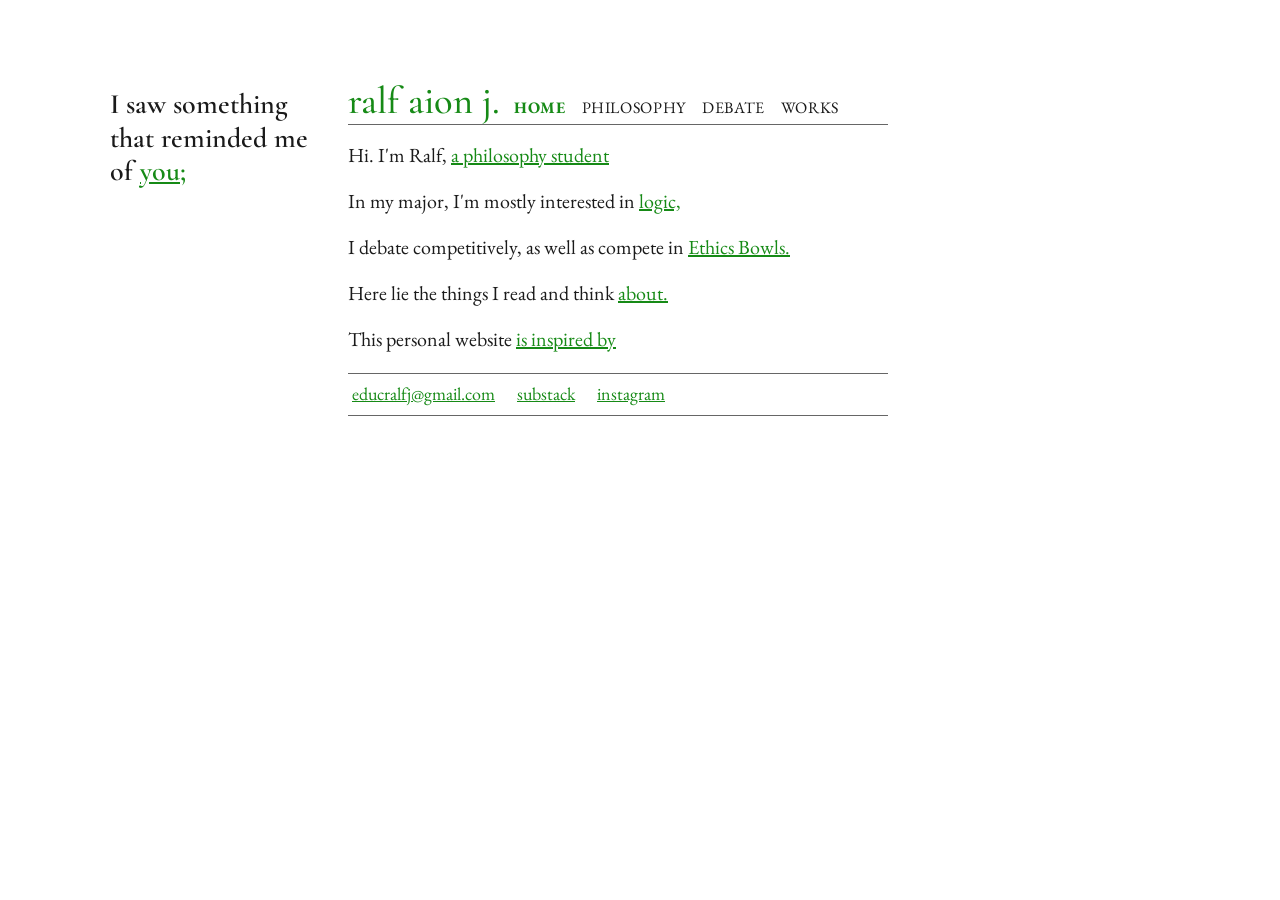
==== index.html @ 419271e4 "update new main text" ====
<!DOCTYPE html>
<html lang="en">
<head>
  <meta charset="UTF-8">
  <meta name="viewport" content="width=device-width, initial-scale=1.0">
  <title>ralf aion j.</title>
  <meta name="description" content="Philosophy student at UP Diliman. Logic, epistemology, philosophy of law, and sociopolitical philosophy.">
  <meta property="og:title" content="ralf aion j.">
  <meta property="og:description" content="Philosophy student at UP Diliman.">
  <meta property="og:type" content="website">
  <meta property="og:url" content="https://aionn27.github.io/">
  <link rel="preconnect" href="https://fonts.googleapis.com">
  <link rel="preconnect" href="https://fonts.gstatic.com" crossorigin>
  <link href="https://fonts.googleapis.com/css2?family=Cormorant+Garamond:ital,wght@0,400;0,500;0,600;1,400&family=EB+Garamond:ital,wght@0,400..800;1,400..800&display=swap" rel="stylesheet">
  <link rel="stylesheet" href="styles.css">
  <link rel="icon" type="image/svg+xml" href="favicon.svg">
</head>
<body>
  <div class="page">

    <aside class="side">
  <p class="chain" data-reveal="reflection-image">I saw something that reminded me of <span class="step">you;</span> <span class="step">nothing big</span> <span class="step">or significant</span> <span class="step">but there are always</span> <span class="step">these little pieces</span> <span class="step">of you</span> <span class="step">wherever I go.</span> <span class="step">I don't know what to feel</span> <span class="step">about it</span> <span class="step">because</span> <span class="step">seeing them feels</span> <span class="step">as sweet</span> <span class="step">as it is</span> <span class="step">haunting.</span> <span class="step">That's an unecessarily</span> <span class="step">long way</span> <span class="step">to call it</span> <span class="step">bittersweet.</span> <span class="step">It's</span> <span class="step">novermber,</span> <span class="step">and I</span> <span class="step">miss you.</span> <span class="step">More</span> <span class="step">than</span> <span class="step">I</span> <span class="step">ever</span> <span class="step">should.</span></p>
</aside>

    <main class="main">
      <header class="masthead">
        <h1><a href="index.html">ralf aion j.</a></h1>
        <nav>
          <a href="index.html" class="nav-active">Home</a>
          <a href="philosophy.html">Philosophy</a>
          <a href="debate.html">Debate</a>
          <a href="works.html">Works</a>
        </nav>
      </header>

<p class="chain">Hi. I'm Ralf, <span class="step"> a philosophy student</span> <span class="step">who is currently studying</span> <span class="step">at UP Diliman. </span><span class="step">If you want</span> <span class="step">to study</span> <span class="step">philosophy in college,</span> <span class="step">I highly recommend doing it <a href="https://philosophy.upd.edu.ph/" target="_blank" rel="noopener">here.</a>

<p class="chain">In my major, I'm mostly interested in <span class="step">logic,</span> <span class="step">epistemology,</span> <span class="step">philosophy of law,</span> <span class="step">and sociopolitical philosophy.</span></p>
      <p>I debate competitively, as well as compete in <a href="#" class="expand">Ethics Bowls.</a><span class="expansion"> I'm just starting out at both, and I suck right now. But it's a learning experience.</span></p>

<p class="chain">Here lie the things I read and think <span class="step">about.</span> <span class="step">And I think a lot.</span> <span class="step">About you.</span> <span class="step">Still.</span> <span class="step">And if</span> <span class="step">it's really you</span> <span class="step">right here,</span> <span class="step">right now,</span> <span class="step">then I'm glad</span> <span class="step">that it's you.</span> <span class="step">I still think about you,</span> <span class="step">and maybe I</span> <span class="step">created this just to</span> <span class="step">reach you</span> <span class="step">in some way.</span> <span class="step">I hope</span> <span class="step">you're doing well,</span> <span class="step">and I hope well means</span> <span class="step">way better than me.</span></p>
<p class="chain">This personal website <span class="step">is inspired by</span> <span class="step">the interactive poetry thing</span> <span class="step">taught to us back in gr11</span> <span class="step">and a certain legendary debater's</span> <span class="step">very own.</span></p>

      <div class="links">
        <a href="mailto:educralfj@gmail.com">educralfj@gmail.com</a>
        <a href="https://YOURNAME.substack.com">substack</a>
        <a href="https://instagram.com/raaalf.j">instagram</a>
      </div>
    </main>
  <figure class="side-image" id="reflection-image">
    <img src="assets/reflection.jpg.jfif" alt="Describe the picture here">
  </figure>
  </div>
  <script src="script.js"></script>
</body>
</html>
---- styles.css ----
:root {
  --green: #168a16;
  --gray: #8a8a8a;
  --ink: #1a1a1a;
  --rule: #666;
}

* { box-sizing: border-box; }

body {
  margin: 0;
  background: #fff;
  color: var(--ink);
  font-family: "EB Garamond", Georgia, serif;
  font-size: 20px;
  line-height: 1.6;
}

a { color: var(--green); }

/* Page layout: sidebar on the left, main column on the right */
.page {
  display: grid;
  grid-template-columns: 210px minmax(0, 540px);
  column-gap: 28px;
  max-width: 820px;
  margin: 80px auto;
  padding: 0 20px;
}

.side {
  grid-column: 1;
  grid-row: 1;
  align-self: start;
  padding-top: 8px;
  font-family: "Cormorant Garamond", Georgia, serif;
  font-weight: 600;
  font-size: 28px;
  line-height: 1.2;
}

.side p { margin: 0; }

.side .expansion.block {
  font-family: "EB Garamond", Georgia, serif;
  font-weight: 400;
  font-size: 18px;
  line-height: 1.5;
  margin-top: 10px;
}

.main {
  grid-column: 2;
  grid-row: 1;
}

/* Title and nav on one line */
.masthead {
  display: flex;
  flex-wrap: wrap;
  align-items: baseline;
  column-gap: 14px;
  border-bottom: 1px solid var(--rule);
  padding-bottom: 2px;
  margin-bottom: 14px;
}

.masthead h1 {
  margin: 0;
  font-family: "Cormorant Garamond", Georgia, serif;
  font-weight: 500;
  font-size: 2.4rem;
  line-height: 1.1;
}

.masthead h1 a {
  color: var(--green);
  text-decoration: none;
}

nav a {
  color: var(--ink);
  text-decoration: none;
  text-transform: uppercase;
  letter-spacing: 0.04em;
  font-size: 16px;
  margin-right: 12px;
}

nav a:hover { color: var(--green); }

nav a.nav-active {
  color: var(--green);
  font-weight: 700;
}

.main p { margin: 0 0 14px 0; }
.main ul { margin: 0 0 14px 0; padding-left: 22px; }

/* Expandable text */
.expand { cursor: pointer; }

.expand.opened { text-decoration: none; }

.expansion {
  display: none;
  color: var(--gray);
}

.expansion.open {
  display: inline;
  animation: unfold 0.5s ease;
}

.expansion.block.open { display: block; }

@keyframes unfold {
  from { opacity: 0; }
  to   { opacity: 1; }
}

/* Bottom links */
.links {
  border-top: 1px solid var(--rule);
  border-bottom: 1px solid var(--rule);
  padding: 6px 4px;
  margin-top: 18px;
  font-size: 18px;
}

.links a { margin-right: 18px; }

/* Phones and small screens */
@media (max-width: 800px) {
  .page {
    grid-template-columns: 1fr;
    margin: 36px auto;
  }
  .side {
    grid-column: 1;
    grid-row: 1;
    font-size: 24px;
    margin-bottom: 24px;
  }
  .main {
    grid-column: 1;
    grid-row: 2;
  }
}
/* Step-by-step chains */
.step { display: none; }

.step.shown { display: inline; }

.step.shown:not(.lead) { animation: unfold 0.5s ease; }

.step.active {
  color: var(--green);
  text-decoration: underline;
  cursor: pointer;
}

.step.done { color: var(--gray); }

.step.lead.done {
  color: var(--green);
  text-decoration: none;
}
/* Black text once expanded */
.expansion,
.expand.opened,
.step.done,
.step.lead.done {
  color: var(--ink);
}
/* Picture on the right */
.page {
  grid-template-columns: 210px minmax(0, 540px) 240px;
  max-width: 1100px;
}

.side-image {
  grid-column: 3;
  grid-row: 1;
  align-self: start;
  display: none;
  margin: 8px 0 0 0;
}

.side-image.show {
  display: block;
  animation: unfold 0.8s ease;
}

.side-image img {
  display: block;
  width: 100%;
  height: auto;
}

/* Medium screens: the picture goes under the main text */
@media (max-width: 1100px) {
  .page {
    grid-template-columns: 210px minmax(0, 540px);
    max-width: 820px;
  }
  .side-image {
    grid-column: 2;
    grid-row: 2;
    margin-top: 24px;
  }
}

/* Phones: everything stacks */
@media (max-width: 800px) {
  .page {
    grid-template-columns: 1fr;
    margin: 36px auto;
  }
  .side  { grid-column: 1; grid-row: 1; }
  .main  { grid-column: 1; grid-row: 2; }
  .side-image { grid-column: 1; grid-row: 3; }
}
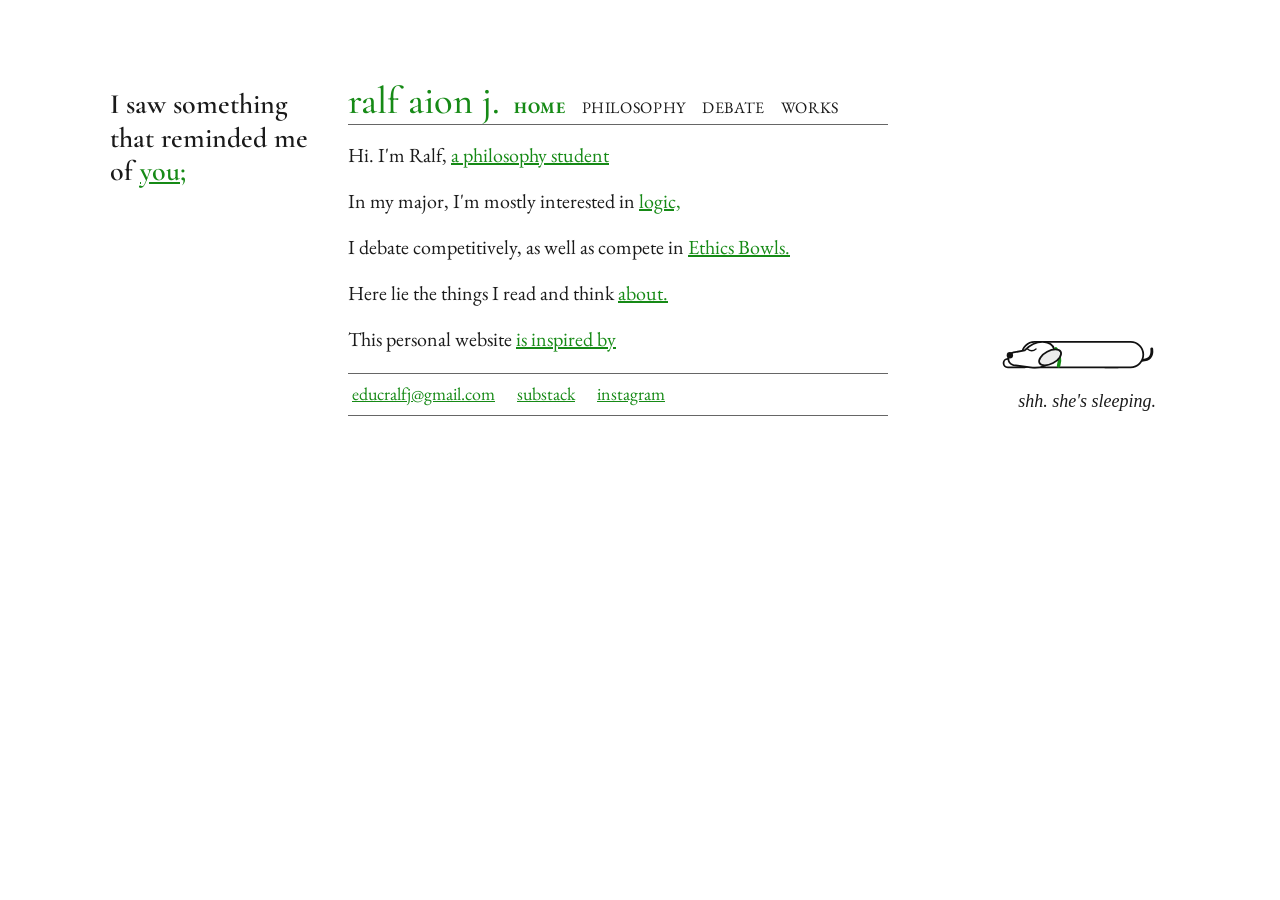
==== commit 986676bc: "update gobi" ====
--- a/index.html
+++ b/index.html
@@ -48,8 +48,56 @@
       </div>
     </main>
   <figure class="side-image" id="reflection-image">
-    <img src="assets/reflection.jpg.jfif" alt="Describe the picture here">
+    <img src="assets/reflection.jpg.jfif" alt="kira's sibling stuff toys">
   </figure>
+      <button class="dog" id="dog" type="button" aria-label="The sleeping dachshund">
+    <svg viewBox="0 0 340 140" aria-hidden="true">
+
+      <g class="sleep-pose">
+        <path d="M320 108 Q336 108 334 92" fill="none" stroke="#111" stroke-width="4" stroke-linecap="round"/>
+        <g fill="#fff" stroke="#111" stroke-width="2.5" stroke-linejoin="round">
+          <rect x="262" y="106" width="30" height="12" rx="6"/>
+          <rect x="124" y="106" width="36" height="12" rx="6"/>
+          <rect class="sleep-body" x="150" y="82" width="172" height="36" rx="18"/>
+          <g transform="translate(116 42)">
+            <path d="M70 41 C58 38 46 44 38 52 L22 55 C13 57 12 70 22 73 L46 76 C58 78 78 74 80 58 C81 49 77 43 70 41 Z"/>
+          </g>
+        </g>
+        <path d="M198 92 Q206 102 202 116" fill="none" stroke="#168a16" stroke-width="5" stroke-linecap="round"/>
+        <ellipse cx="190" cy="104" rx="9" ry="17" transform="rotate(62 190 104)" fill="#ececec" stroke="#111" stroke-width="2.5"/>
+        <path d="M158 92 Q164 97 170 92" fill="none" stroke="#111" stroke-width="2" stroke-linecap="round"/>
+        <circle cx="133" cy="101" r="4.5" fill="#111"/>
+        <g class="zzz" font-family="Georgia, serif" font-style="italic" fill="#111">
+          <text x="146" y="70" font-size="14">z</text>
+          <text x="158" y="54" font-size="18">z</text>
+          <text x="172" y="36" font-size="22">z</text>
+        </g>
+      </g>
+
+      <g class="awake-pose" transform="translate(100 0)">
+        <path class="tail" d="M196 68 Q214 64 220 38" fill="none" stroke="#111" stroke-width="4" stroke-linecap="round"/>
+        <g fill="#fff" stroke="#111" stroke-width="2.5" stroke-linejoin="round">
+          <rect x="160" y="88" width="13" height="30" rx="6"/>
+          <rect x="178" y="88" width="13" height="30" rx="6"/>
+          <g class="front-part">
+            <rect x="86" y="88" width="13" height="30" rx="6"/>
+            <rect x="104" y="88" width="13" height="30" rx="6"/>
+          </g>
+          <rect class="dog-body" x="72" y="60" width="126" height="38" rx="19"/>
+          <g class="front-part">
+            <path d="M70 41 C58 38 46 44 38 52 L22 55 C13 57 12 70 22 73 L46 76 C58 78 78 74 80 58 C81 49 77 43 70 41 Z"/>
+            <path d="M80 60 Q87 72 83 88" fill="none" stroke="#168a16" stroke-width="5" stroke-linecap="round"/>
+            <ellipse cx="74" cy="66" rx="9" ry="19" transform="rotate(8 74 66)" fill="#ececec"/>
+            <circle class="eye" cx="50" cy="52" r="5" fill="#fff" stroke-width="1.5"/>
+            <circle class="pupil" cx="50" cy="52" r="2.5" fill="#111" stroke="none"/>
+            <circle cx="17" cy="59" r="4.5" fill="#111" stroke="none"/>
+          </g>
+        </g>
+      </g>
+
+    </svg>
+    <span class="dog-line" id="dog-line">shh. she's sleeping.</span>
+  </button>
   </div>
   <script src="script.js"></script>
 </body>
--- a/styles.css
+++ b/styles.css
@@ -220,4 +220,107 @@
   .side  { grid-column: 1; grid-row: 1; }
   .main  { grid-column: 1; grid-row: 2; }
   .side-image { grid-column: 1; grid-row: 3; }
+}
+/* Dachshund */
+.dog {
+  grid-column: 3;
+  grid-row: 1;
+  align-self: end;
+  width: 100%;
+  background: none;
+  border: 0;
+  padding: 0;
+  font: inherit;
+  color: inherit;
+  cursor: pointer;
+}
+
+.dog svg {
+  display: block;
+  width: 100%;
+  height: auto;
+}
+
+.dog-line {
+  display: block;
+  min-height: 1.6em;
+  margin-top: 4px;
+  font-size: 18px;
+  font-style: italic;
+  text-align: right;
+}
+
+/* Which pose shows */
+.dog .awake-pose { display: none; }
+.dog.awake .awake-pose { display: inline; }
+.dog.awake .sleep-pose { display: none; }
+
+/* Sleeping: breathing and floating z's */
+.sleep-body {
+  transform-box: fill-box;
+  transform-origin: bottom center;
+  animation: breathe 3.2s ease-in-out infinite;
+}
+
+.zzz text {
+  opacity: 0;
+  animation: float-z 2.6s ease-in-out infinite;
+}
+.zzz text:nth-child(2) { animation-delay: 0.7s; }
+.zzz text:nth-child(3) { animation-delay: 1.4s; }
+
+@keyframes breathe {
+  0%, 100% { transform: scaleY(1); }
+  50%      { transform: scaleY(1.06); }
+}
+
+@keyframes float-z {
+  0%   { opacity: 0; transform: translate(0, 6px); }
+  40%  { opacity: 1; }
+  100% { opacity: 0; transform: translate(5px, -8px); }
+}
+
+/* Awake: tail wag and hop */
+.tail { transform-origin: 196px 68px; }
+
+.dog.awake:hover .tail,
+.dog.awake:focus-visible .tail,
+.dog.happy .tail {
+  animation: wag 0.28s ease-in-out infinite alternate;
+}
+
+.dog.happy svg { animation: hop 0.4s ease; }
+
+@keyframes wag {
+  from { transform: rotate(-14deg); }
+  to   { transform: rotate(14deg); }
+}
+
+@keyframes hop {
+  0%, 100% { transform: translateY(0); }
+  40%      { transform: translateY(-6px); }
+}
+
+@media (prefers-reduced-motion: reduce) {
+  .dog svg, .dog .tail, .sleep-body, .zzz text { animation: none !important; }
+  .zzz text { opacity: 1; }
+}
+
+/* Medium screens: the dog sits under the picture and text */
+@media (max-width: 1100px) {
+  .dog {
+    grid-column: 2;
+    grid-row: 3;
+    align-self: start;
+    max-width: 240px;
+    margin-top: 24px;
+  }
+}
+
+/* Phones */
+@media (max-width: 800px) {
+  .dog {
+    grid-column: 1;
+    grid-row: 4;
+  }
 }
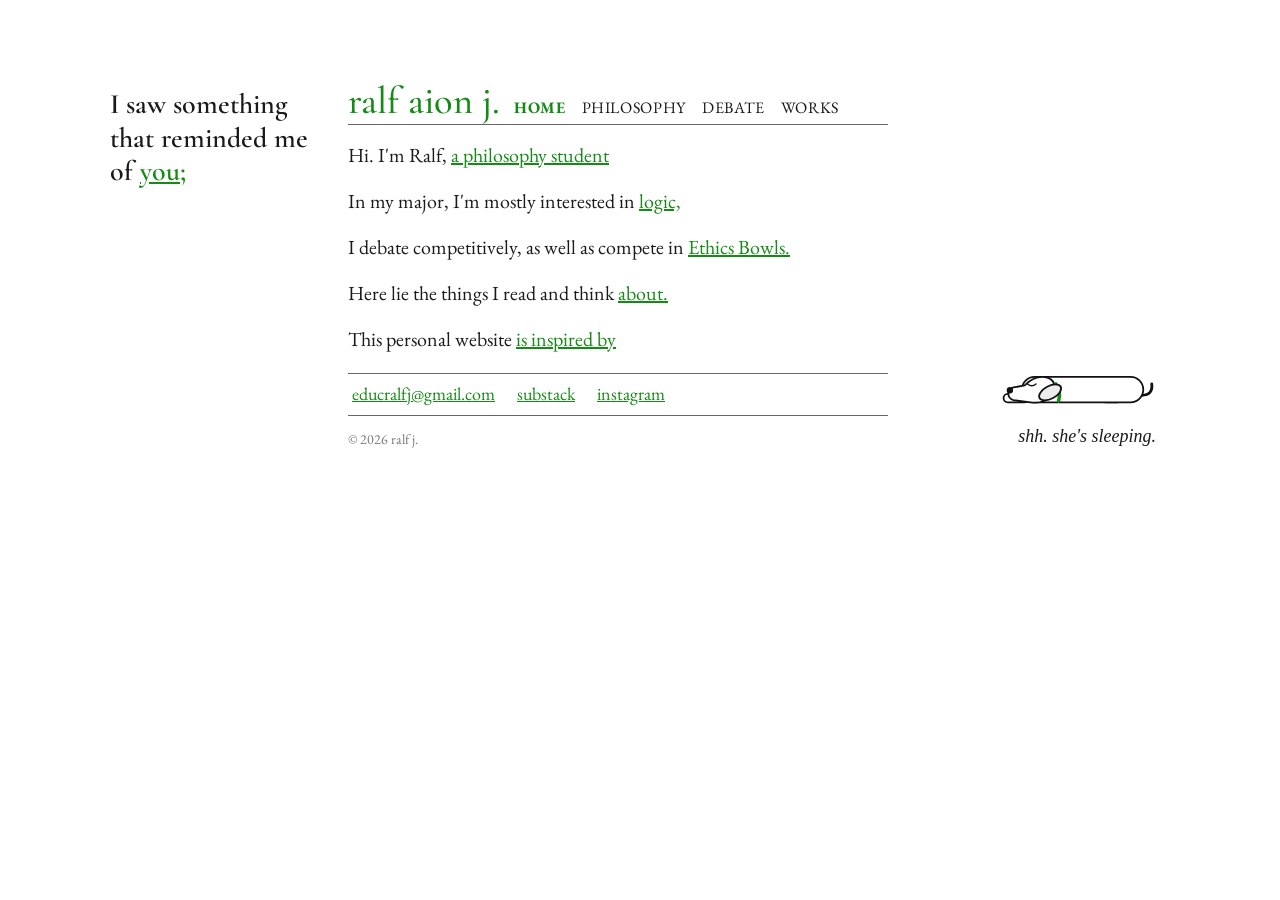
==== commit ac922b5f: "update design" ====
--- a/index.html
+++ b/index.html
@@ -19,7 +19,7 @@
   <div class="page">
 
     <aside class="side">
-  <p class="chain" data-reveal="reflection-image">I saw something that reminded me of <span class="step">you;</span> <span class="step">nothing big</span> <span class="step">or significant</span> <span class="step">but there are always</span> <span class="step">these little pieces</span> <span class="step">of you</span> <span class="step">wherever I go.</span> <span class="step">I don't know what to feel</span> <span class="step">about it</span> <span class="step">because</span> <span class="step">seeing them feels</span> <span class="step">as sweet</span> <span class="step">as it is</span> <span class="step">haunting.</span> <span class="step">That's an unecessarily</span> <span class="step">long way</span> <span class="step">to call it</span> <span class="step">bittersweet.</span> <span class="step">It's</span> <span class="step">novermber,</span> <span class="step">and I</span> <span class="step">miss you.</span> <span class="step">More</span> <span class="step">than</span> <span class="step">I</span> <span class="step">ever</span> <span class="step">should.</span></p>
+  <p class="chain" data-reveal="reflection-image">I saw something that reminded me of <span class="step">you;</span> <span class="step">nothing big</span> <span class="step">or significant</span> <span class="step">but there are always</span> <span class="step">these little pieces</span> <span class="step">of you</span> <span class="step">wherever I go.</span> <span class="step">I don't know what to feel</span> <span class="step">about it</span> <span class="step">because</span> <span class="step">seeing them feels</span> <span class="step">as sweet</span> <span class="step">as it is</span> <span class="step">haunting.</span> <span class="step">That's an unecessarily</span> <span class="step">long way</span> <span class="step">to call it</span> <span class="step">bittersweet.</span> <span class="step">It's</span> <span class="step">novermber,</span> <span class="step">and I</span> <span class="step">miss you.</span> <span class="step">More</span> <span class="step">than</span> <span class="step">I</span> <span class="step">probably</span> <span class="step">should.</span></p>
 </aside>
 
     <main class="main">
@@ -46,6 +46,7 @@
         <a href="https://YOURNAME.substack.com">substack</a>
         <a href="https://instagram.com/raaalf.j">instagram</a>
       </div>
+     <footer class="site-footer">© 2026 ralf j.</footer>
     </main>
   <figure class="side-image" id="reflection-image">
     <img src="assets/reflection.jpg.jfif" alt="kira's sibling stuff toys">
--- a/styles.css
+++ b/styles.css
@@ -323,4 +323,56 @@
     grid-column: 1;
     grid-row: 4;
   }
+}
+.site-footer {
+  font-size: 14px;
+  color: #777777;
+  margin-top: 12px;
+}
+/* Lilies */
+.lilies {
+  position: absolute;
+  top: 0;
+  left: 0;
+  width: 100%;
+  overflow: hidden;
+  pointer-events: none;
+  z-index: 0;
+}
+
+.lily {
+  position: absolute;
+  display: block;
+  will-change: transform;
+}
+
+.lily svg {
+  display: block;
+  width: 100%;
+  height: 100%;
+  opacity: 0;
+  transform: scale(0.2);
+  animation: bloom 1.4s ease-out forwards;
+  animation-delay: var(--d);
+}
+
+@keyframes bloom {
+  to {
+    opacity: var(--o);
+    transform: scale(1);
+  }
+}
+
+/* Keep your content above the flowers */
+.page {
+  position: relative;
+  z-index: 1;
+}
+
+@media (prefers-reduced-motion: reduce) {
+  .lily svg {
+    animation: none;
+    opacity: var(--o);
+    transform: none;
+  }
 }
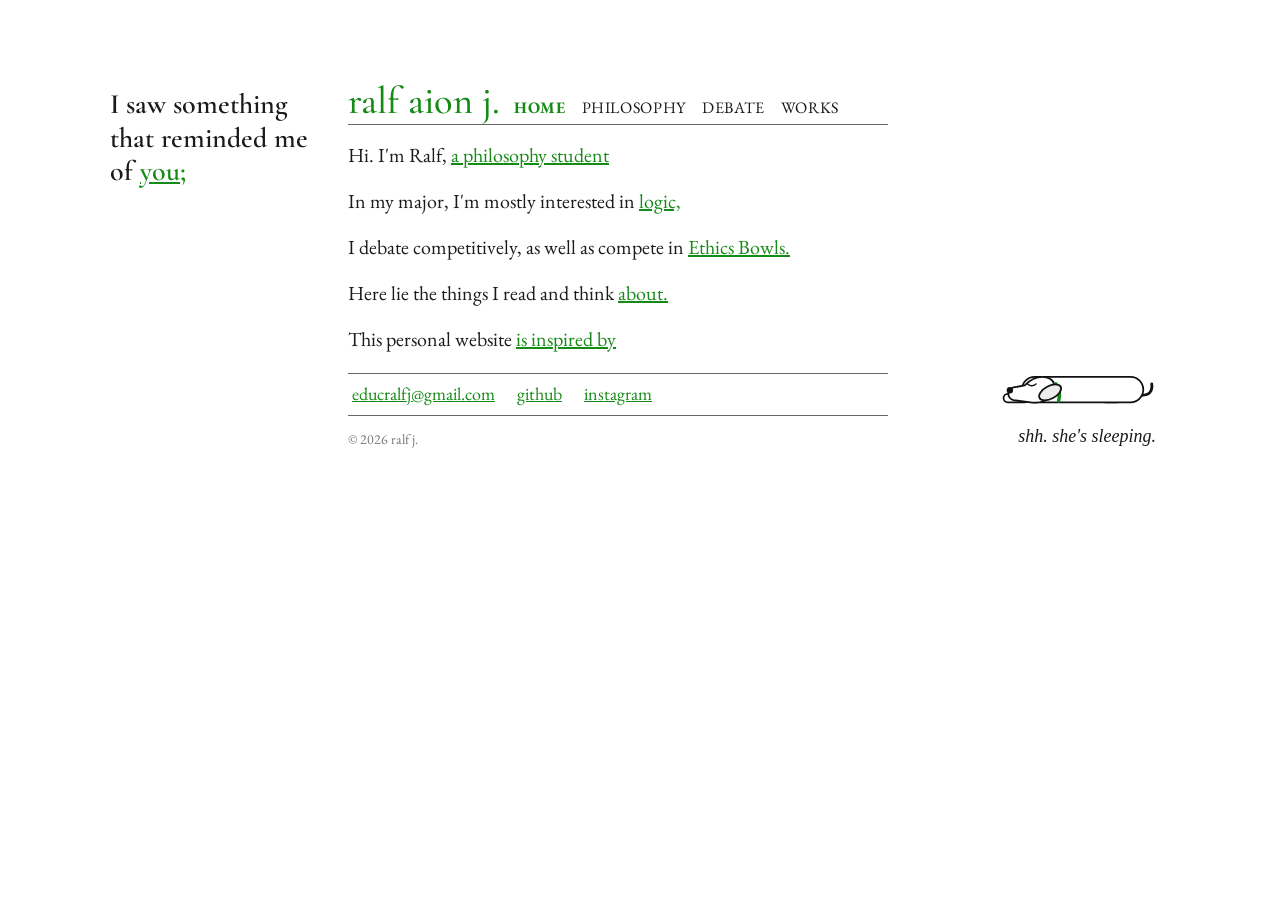
==== commit 93686063: "update link footer" ====
--- a/index.html
+++ b/index.html
@@ -43,7 +43,7 @@
 
       <div class="links">
         <a href="mailto:educralfj@gmail.com">educralfj@gmail.com</a>
-        <a href="https://YOURNAME.substack.com">substack</a>
+        <a href=https://github.com/aionn27>github</a>
         <a href="https://instagram.com/raaalf.j">instagram</a>
       </div>
      <footer class="site-footer">© 2026 ralf j.</footer>
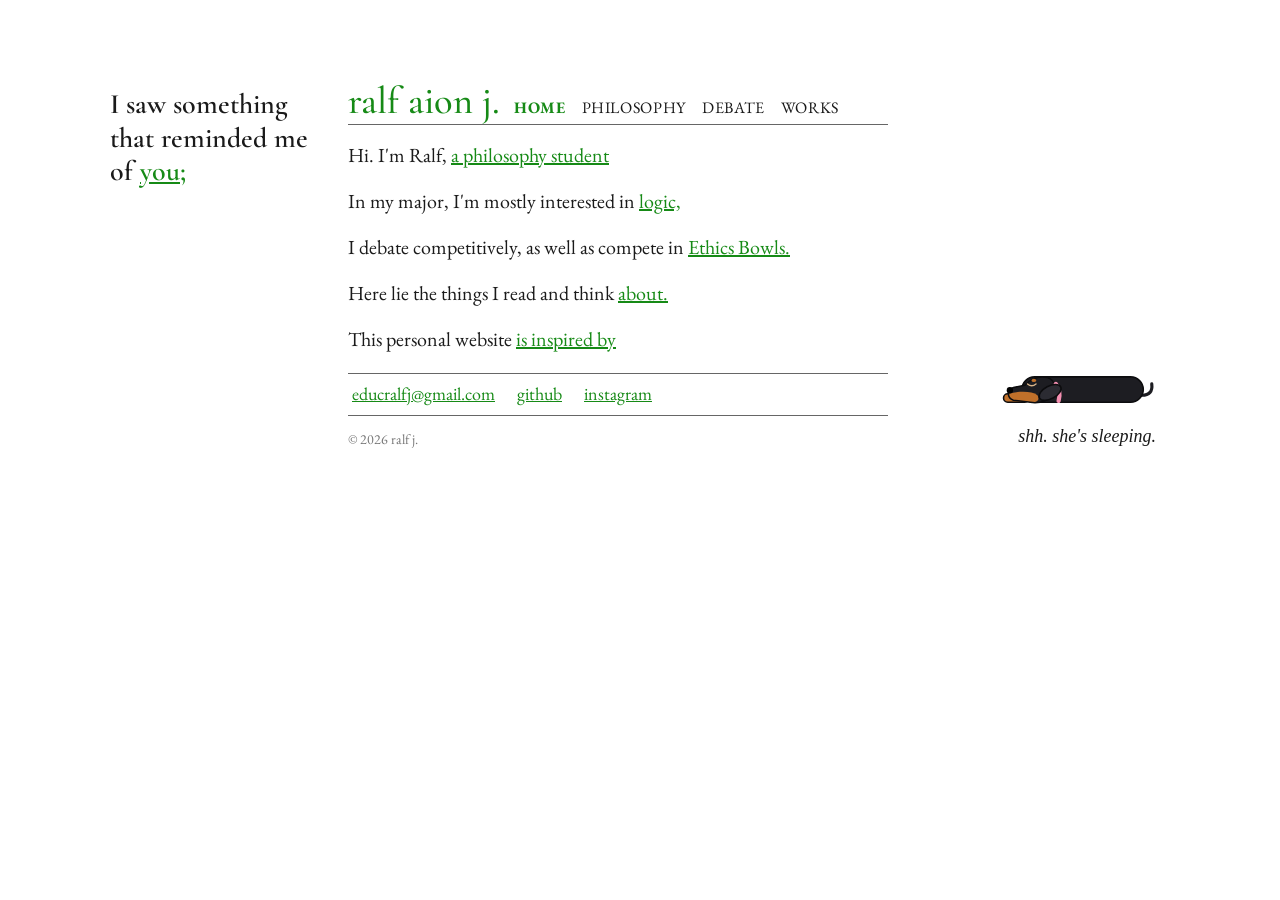
==== commit a385d11e: "update gobi" ====
--- a/index.html
+++ b/index.html
@@ -53,21 +53,23 @@
   </figure>
       <button class="dog" id="dog" type="button" aria-label="The sleeping dachshund">
     <svg viewBox="0 0 340 140" aria-hidden="true">
-
-      <g class="sleep-pose">
-        <path d="M320 108 Q336 108 334 92" fill="none" stroke="#111" stroke-width="4" stroke-linecap="round"/>
-        <g fill="#fff" stroke="#111" stroke-width="2.5" stroke-linejoin="round">
-          <rect x="262" y="106" width="30" height="12" rx="6"/>
-          <rect x="124" y="106" width="36" height="12" rx="6"/>
-          <rect class="sleep-body" x="150" y="82" width="172" height="36" rx="18"/>
+       <g class="sleep-pose">
+        <path d="M320 108 Q336 108 334 92" fill="none" stroke="#1d1d22" stroke-width="4.5" stroke-linecap="round"/>
+        <g stroke="#0c0c0e" stroke-width="2.2" stroke-linejoin="round">
+          <rect x="262" y="106" width="30" height="12" rx="6" fill="#c0702a"/>
+          <rect x="124" y="106" width="36" height="12" rx="6" fill="#c0702a"/>
+          <rect class="sleep-body" x="150" y="82" width="172" height="36" rx="18" fill="#1d1d22"/>
           <g transform="translate(116 42)">
-            <path d="M70 41 C58 38 46 44 38 52 L22 55 C13 57 12 70 22 73 L46 76 C58 78 78 74 80 58 C81 49 77 43 70 41 Z"/>
+            <path d="M70 41 C58 38 46 44 38 52 L22 55 C13 57 12 70 22 73 L46 76 C58 78 78 74 80 58 C81 49 77 43 70 41 Z" fill="#1d1d22" stroke="none"/>
+            <path d="M15 64 C14 69 17 72 22 73 L46 76 C56 77 60 72 56 66 C48 60 30 60 15 64 Z" fill="#c0702a" stroke="none"/>
+            <path d="M70 41 C58 38 46 44 38 52 L22 55 C13 57 12 70 22 73 L46 76 C58 78 78 74 80 58 C81 49 77 43 70 41 Z" fill="none"/>
+            <ellipse cx="51" cy="45" rx="3.2" ry="2.2" fill="#c0702a" stroke="none"/>
           </g>
         </g>
-        <path d="M198 92 Q206 102 202 116" fill="none" stroke="#168a16" stroke-width="5" stroke-linecap="round"/>
-        <ellipse cx="190" cy="104" rx="9" ry="17" transform="rotate(62 190 104)" fill="#ececec" stroke="#111" stroke-width="2.5"/>
-        <path d="M158 92 Q164 97 170 92" fill="none" stroke="#111" stroke-width="2" stroke-linecap="round"/>
-        <circle cx="133" cy="101" r="4.5" fill="#111"/>
+        <circle cx="133" cy="101" r="4.5" fill="#000"/>
+        <path d="M198 92 Q206 102 202 116" fill="none" stroke="#f48fb1" stroke-width="6" stroke-linecap="round"/>
+        <ellipse cx="190" cy="104" rx="9" ry="17" transform="rotate(62 190 104)" fill="#2b2b32" stroke="#0c0c0e" stroke-width="2.2"/>
+        <path d="M158 92 Q164 97 170 92" fill="none" stroke="#d8b48a" stroke-width="2" stroke-linecap="round"/>
         <g class="zzz" font-family="Georgia, serif" font-style="italic" fill="#111">
           <text x="146" y="70" font-size="14">z</text>
           <text x="158" y="54" font-size="18">z</text>
@@ -76,26 +78,33 @@
       </g>
 
       <g class="awake-pose" transform="translate(100 0)">
-        <path class="tail" d="M196 68 Q214 64 220 38" fill="none" stroke="#111" stroke-width="4" stroke-linecap="round"/>
-        <g fill="#fff" stroke="#111" stroke-width="2.5" stroke-linejoin="round">
-          <rect x="160" y="88" width="13" height="30" rx="6"/>
-          <rect x="178" y="88" width="13" height="30" rx="6"/>
+        <path class="tail" d="M196 68 Q214 64 220 38" fill="none" stroke="#1d1d22" stroke-width="4.5" stroke-linecap="round"/>
+        <g stroke="#0c0c0e" stroke-width="2.2" stroke-linejoin="round">
+          <rect x="160" y="88" width="13" height="30" rx="6" fill="#c0702a"/>
+          <rect x="178" y="88" width="13" height="30" rx="6" fill="#c0702a"/>
           <g class="front-part">
-            <rect x="86" y="88" width="13" height="30" rx="6"/>
-            <rect x="104" y="88" width="13" height="30" rx="6"/>
+            <rect x="86" y="88" width="13" height="30" rx="6" fill="#c0702a"/>
+            <rect x="104" y="88" width="13" height="30" rx="6" fill="#c0702a"/>
           </g>
-          <rect class="dog-body" x="72" y="60" width="126" height="38" rx="19"/>
+          <rect class="dog-body" x="72" y="60" width="126" height="38" rx="19" fill="#1d1d22"/>
+          <ellipse cx="184" cy="93" rx="6" ry="3" fill="#c0702a" stroke="none"/>
           <g class="front-part">
-            <path d="M70 41 C58 38 46 44 38 52 L22 55 C13 57 12 70 22 73 L46 76 C58 78 78 74 80 58 C81 49 77 43 70 41 Z"/>
-            <path d="M80 60 Q87 72 83 88" fill="none" stroke="#168a16" stroke-width="5" stroke-linecap="round"/>
-            <ellipse cx="74" cy="66" rx="9" ry="19" transform="rotate(8 74 66)" fill="#ececec"/>
-            <circle class="eye" cx="50" cy="52" r="5" fill="#fff" stroke-width="1.5"/>
-            <circle class="pupil" cx="50" cy="52" r="2.5" fill="#111" stroke="none"/>
-            <circle cx="17" cy="59" r="4.5" fill="#111" stroke="none"/>
+            <ellipse cx="94" cy="88" rx="8" ry="4.5" fill="#c0702a" stroke="none"/>
+            <path d="M70 41 C58 38 46 44 38 52 L22 55 C13 57 12 70 22 73 L46 76 C58 78 78 74 80 58 C81 49 77 43 70 41 Z" fill="#1d1d22" stroke="none"/>
+            <path d="M15 64 C14 69 17 72 22 73 L46 76 C56 77 60 72 56 66 C48 60 30 60 15 64 Z" fill="#c0702a" stroke="none"/>
+            <path d="M70 41 C58 38 46 44 38 52 L22 55 C13 57 12 70 22 73 L46 76 C58 78 78 74 80 58 C81 49 77 43 70 41 Z" fill="none"/>
+            <path d="M80 60 Q87 72 83 88" fill="none" stroke="#f48fb1" stroke-width="6" stroke-linecap="round"/>
+            <circle cx="83" cy="91" r="3.2" fill="none" stroke="#b8bcc4" stroke-width="1.6"/>
+            <ellipse cx="74" cy="66" rx="9" ry="19" transform="rotate(8 74 66)" fill="#2b2b32"/>
+            <ellipse cx="51" cy="45" rx="3.2" ry="2.2" fill="#c0702a" stroke="none"/>
+            <circle class="eye" cx="50" cy="52" r="5" fill="#8a5226" stroke="none"/>
+            <circle class="pupil" cx="50" cy="52" r="2.7" fill="#000" stroke="none"/>
+            <circle cx="51.6" cy="50.4" r="1.1" fill="#fff" stroke="none"/>
+            <circle cx="17" cy="59" r="4.5" fill="#000" stroke="none"/>
+            <circle cx="15.6" cy="57.6" r="1.1" fill="#fff" stroke="none"/>
           </g>
         </g>
       </g>
-
     </svg>
     <span class="dog-line" id="dog-line">shh. she's sleeping.</span>
   </button>
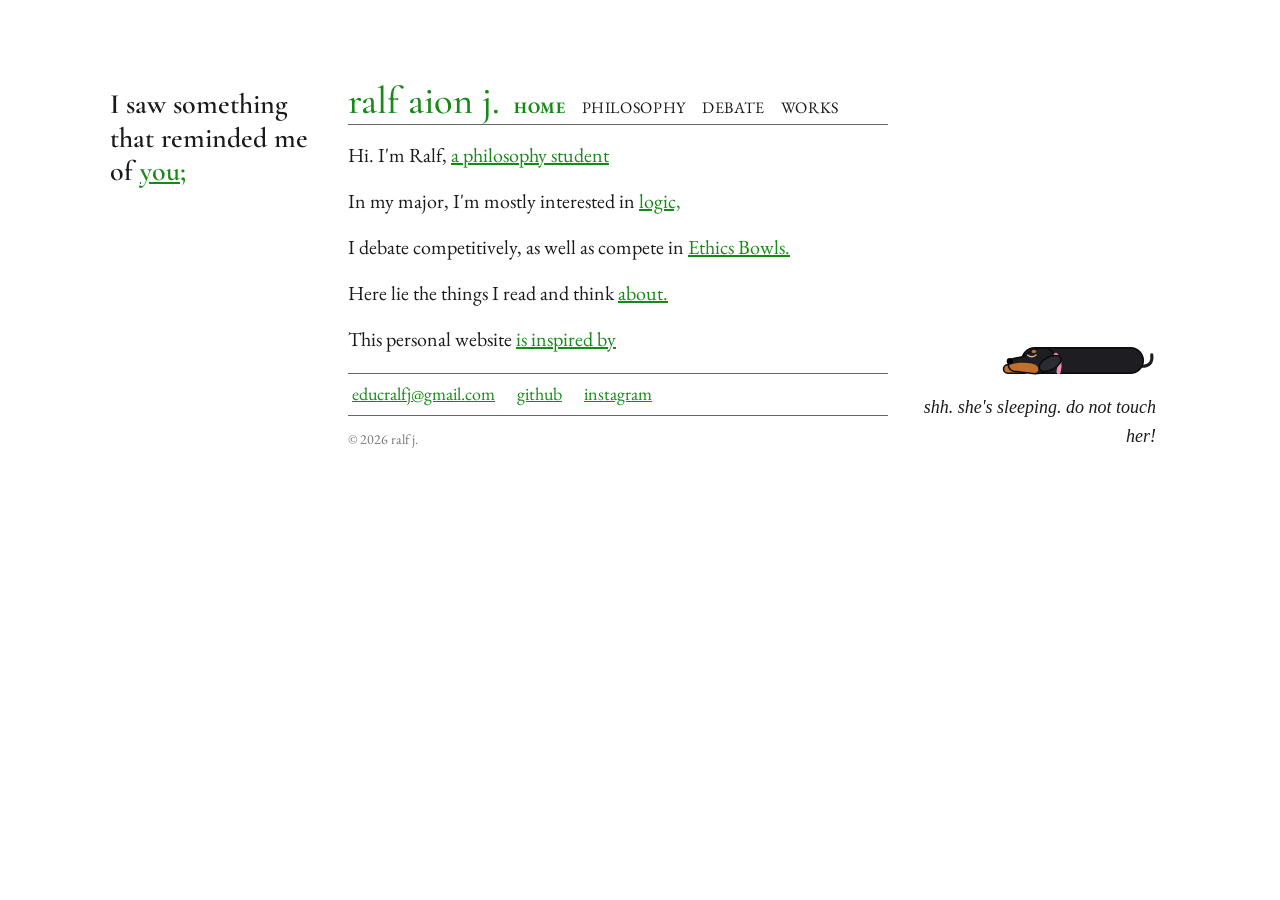
==== commit 880c11c7: "update texts on index" ====
--- a/index.html
+++ b/index.html
@@ -19,7 +19,7 @@
   <div class="page">
 
     <aside class="side">
-  <p class="chain" data-reveal="reflection-image">I saw something that reminded me of <span class="step">you;</span> <span class="step">nothing big</span> <span class="step">or significant</span> <span class="step">but there are always</span> <span class="step">these little pieces</span> <span class="step">of you</span> <span class="step">wherever I go.</span> <span class="step">I don't know what to feel</span> <span class="step">about it</span> <span class="step">because</span> <span class="step">seeing them feels</span> <span class="step">as sweet</span> <span class="step">as it is</span> <span class="step">haunting.</span> <span class="step">That's an unecessarily</span> <span class="step">long way</span> <span class="step">to call it</span> <span class="step">bittersweet.</span> <span class="step">It's</span> <span class="step">novermber,</span> <span class="step">and I</span> <span class="step">miss you.</span> <span class="step">More</span> <span class="step">than</span> <span class="step">I</span> <span class="step">probably</span> <span class="step">should.</span></p>
+  <p class="chain" data-reveal="reflection-image">I saw something that reminded me of <span class="step">you;</span> <span class="step">nothing big</span> <span class="step">or significant</span> <span class="step">but there are always</span> <span class="step">these little pieces</span> <span class="step">of you</span> <span class="step">wherever I go.</span> <span class="step">I don't know what to feel</span> <span class="step">about it</span> <span class="step">because</span> <span class="step">seeing them feels</span> <span class="step">as sweet</span> <span class="step">as it is</span> <span class="step">haunting.</span> <span class="step">That's an unecessarily</span> <span class="step">long way</span> <span class="step">to call it</span> <span class="step">bittersweet.</span> <span class="step">It's</span> <span class="step">november,</span> <span class="step">and I</span> <span class="step">miss you.</span> <span class="step">More</span> <span class="step">than</span> <span class="step">I</span> <span class="step">probably</span> <span class="step">should.</span></p>
 </aside>
 
     <main class="main">
@@ -106,7 +106,7 @@
         </g>
       </g>
     </svg>
-    <span class="dog-line" id="dog-line">shh. she's sleeping.</span>
+    <span class="dog-line" id="dog-line">shh. she's sleeping. do not touch her!</span>
   </button>
   </div>
   <script src="script.js"></script>
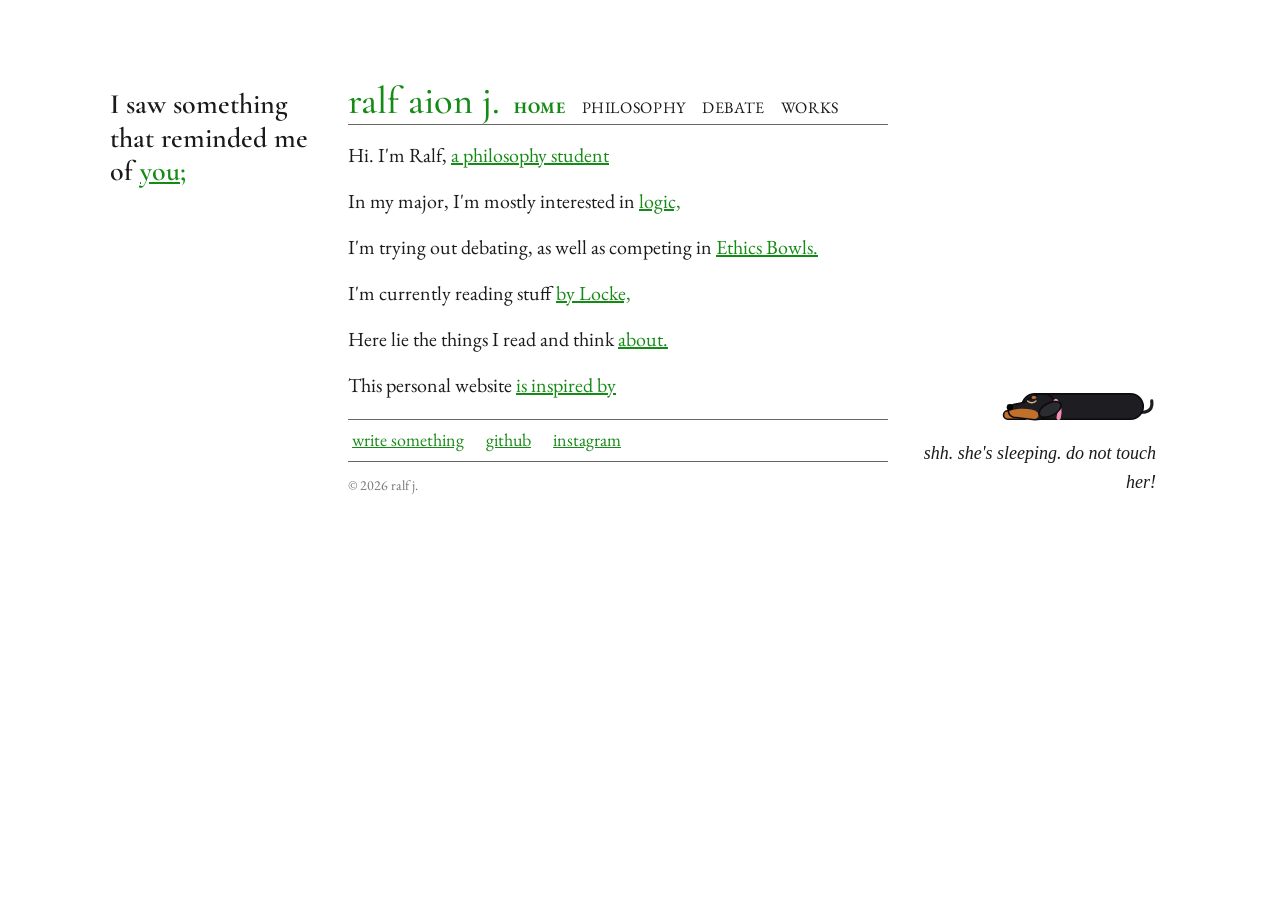
==== commit b8f2cc07: "update" ====
--- a/index.html
+++ b/index.html
@@ -35,14 +35,15 @@
 
 <p class="chain">Hi. I'm Ralf, <span class="step"> a philosophy student</span> <span class="step">who is currently studying</span> <span class="step">at UP Diliman. </span><span class="step">If you want</span> <span class="step">to study</span> <span class="step">philosophy in college,</span> <span class="step">I highly recommend doing it <a href="https://philosophy.upd.edu.ph/" target="_blank" rel="noopener">here.</a>
 
-<p class="chain">In my major, I'm mostly interested in <span class="step">logic,</span> <span class="step">epistemology,</span> <span class="step">philosophy of law,</span> <span class="step">and sociopolitical philosophy.</span></p>
-      <p>I debate competitively, as well as compete in <a href="#" class="expand">Ethics Bowls.</a><span class="expansion"> I'm just starting out at both, and I suck right now. But it's a learning experience.</span></p>
+<p class="chain">In my major, I'm mostly interested in <span class="step">logic,</span> <span class="step">epistemology,</span> <span class="step">philosophy of law,</span> <span class="step">and sociopolitical philosophy.</span> <span class="step">Not the most </span> <span class="step">proficient at them</span> <span class="step">but they're the branches</span> <span class="step">I most enjoy.</span></p> 
+      <p>I'm trying out debating, as well as competing in <a href="#" class="expand">Ethics Bowls.</a><span class="expansion"> I'm just starting out at both, and I suck right now. But it's a learning experience.</span></p>
 
-<p class="chain">Here lie the things I read and think <span class="step">about.</span> <span class="step">And I think a lot.</span> <span class="step">About you.</span> <span class="step">Still.</span> <span class="step">And if</span> <span class="step">it's really you</span> <span class="step">right here,</span> <span class="step">right now,</span> <span class="step">then I'm glad</span> <span class="step">that it's you.</span> <span class="step">I still think about you,</span> <span class="step">and maybe I</span> <span class="step">created this just to</span> <span class="step">reach you</span> <span class="step">in some way.</span> <span class="step">I hope</span> <span class="step">you're doing well,</span> <span class="step">and I hope well means</span> <span class="step">way better than me.</span></p>
+<p class="chain">I'm currently reading stuff <span class="step">by Locke,</span> <span class="step">a little of Wittgenstein,</span> <span class="step">and Hobbes,</span> <span class="step">and Bentham.</span> <span class="step">and some manga.</span> <span class="step">As I'm editing this,</span> <span class="step">I'm also watching</span> <span class="step">UP vs Ateneo</span> <span class="step">mens bball game.</span> <span class="step">UP FIGHT!</span>
+      <p class="chain">Here lie the things I read and think <span class="step">about.</span> <span class="step">And I think a lot.</span> <span class="step">About you.</span> <span class="step">Still.</span> <span class="step">And if</span> <span class="step">it's really you</span> <span class="step">right here,</span> <span class="step">right now,</span> <span class="step">then I'm glad</span> <span class="step">that it's you.</span> <span class="step">I still think about you,</span> <span class="step">and maybe I</span> <span class="step">created this just to</span> <span class="step">reach you</span> <span class="step">in some way.</span> <span class="step">I hope</span> <span class="step">you're doing well,</span> <span class="step">and I hope well means</span> <span class="step">way better than me.</span></p>
 <p class="chain">This personal website <span class="step">is inspired by</span> <span class="step">the interactive poetry thing</span> <span class="step">taught to us back in gr11</span> <span class="step">and a certain legendary debater's</span> <span class="step">very own.</span></p>
 
       <div class="links">
-        <a href="mailto:educralfj@gmail.com">educralfj@gmail.com</a>
+        <a href="mailto:educralfj@gmail.com">write something</a>
         <a href=https://github.com/aionn27>github</a>
         <a href="https://instagram.com/raaalf.j">instagram</a>
       </div>
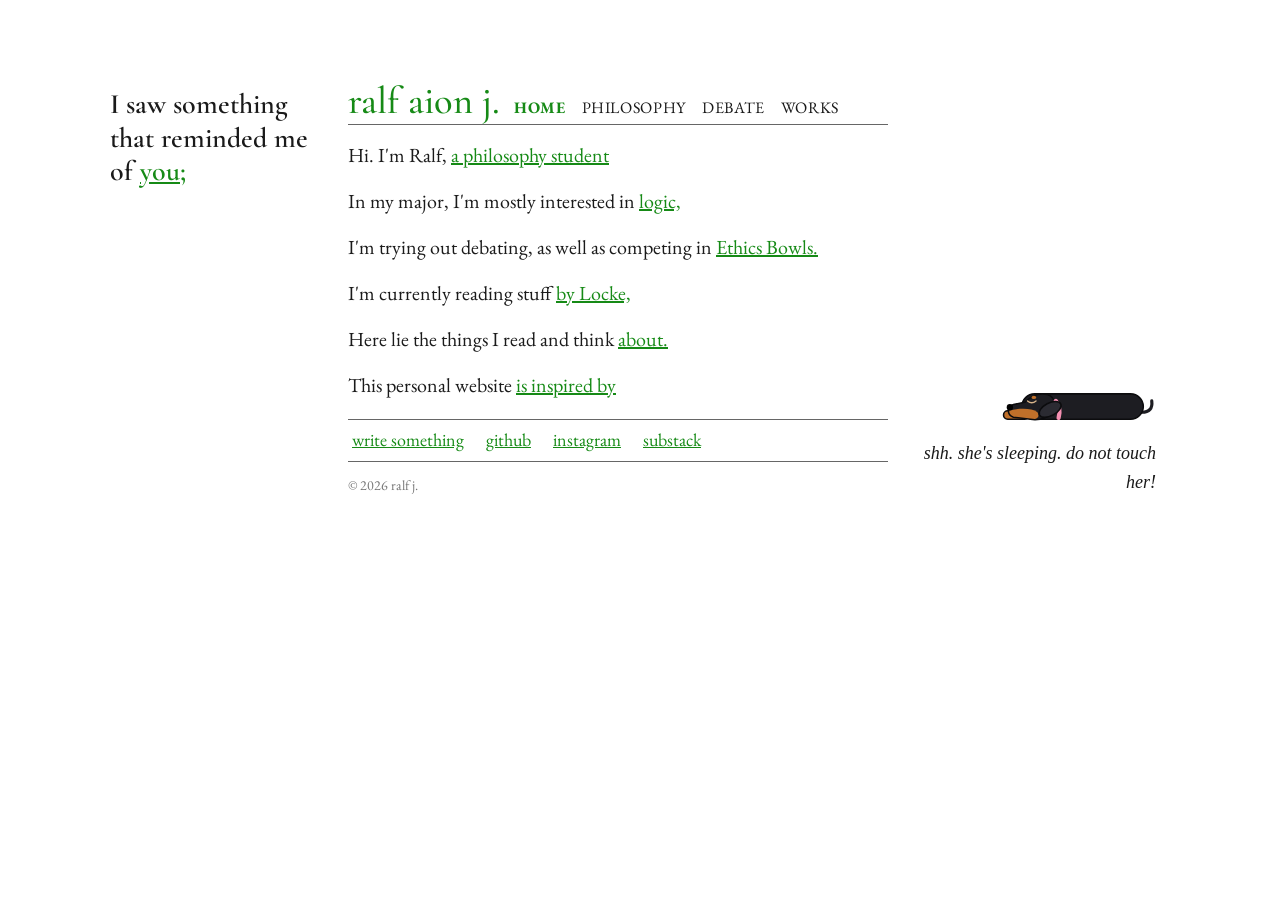
==== commit fb964438: "works update + substack" ====
--- a/index.html
+++ b/index.html
@@ -46,6 +46,7 @@
         <a href="mailto:educralfj@gmail.com">write something</a>
         <a href=https://github.com/aionn27>github</a>
         <a href="https://instagram.com/raaalf.j">instagram</a>
+        <a href="https://aionj.substack.com/">substack</a>
       </div>
      <footer class="site-footer">© 2026 ralf j.</footer>
     </main>
--- a/styles.css
+++ b/styles.css
@@ -375,4 +375,74 @@
     opacity: var(--o);
     transform: none;
   }
+}
+.project-title {
+  margin: 28px 0 4px;
+  font-weight: 400;
+  font-size: 2.6rem;
+  letter-spacing: 0.1em;
+  line-height: 1.1;
+}
+/* Works list */
+.section-label {
+  margin: 32px 0 0;
+  padding-bottom: 6px;
+  border-bottom: 1px solid var(--rule);
+  font-size: 14px;
+  font-weight: 400;
+  letter-spacing: 0.16em;
+  text-transform: uppercase;
+  color: #777;
+}
+
+.works-list { list-style: none; margin: 0; padding: 0; }
+
+.work {
+  position: relative;
+  display: grid;
+  grid-template-columns: 6.5rem 1fr;
+  gap: 0 20px;
+  padding: 18px 0;
+  border-bottom: 1px solid #e2e2e2;
+}
+
+.work-meta { padding-top: 7px; font-size: 15px; line-height: 1.4; color: #777; }
+.work-year, .work-type { display: block; }
+.work-type { font-style: italic; }
+
+.work-title {
+  margin: 0 0 4px;
+  font-weight: 400;
+  font-size: 1.6rem;
+  line-height: 1.15;
+  letter-spacing: 0.02em;
+}
+.work-title.caps { letter-spacing: 0.1em; }
+
+.work-title a { color: var(--green); text-decoration: none; }
+
+/* makes the whole row clickable */
+.work-title a::before {
+  content: "";
+  position: absolute;
+  top: 0; right: 0; bottom: 0; left: 0;
+}
+
+.work-title a::after {
+  content: "\2192";
+  display: inline-block;
+  margin-left: 0.4em;
+  font-size: 0.8em;
+  transition: transform 0.2s;
+}
+
+.work:hover .work-title a { text-decoration: underline; text-underline-offset: 4px; }
+.work:hover .work-title a::after { transform: translateX(5px); }
+
+.work-desc { margin: 0; font-size: 18px; line-height: 1.5; color: #333; }
+
+/* Phones: year and type sit above the title */
+@media (max-width: 600px) {
+  .work { grid-template-columns: 1fr; }
+  .work-meta { display: flex; gap: 10px; padding-top: 0; margin-bottom: 4px; }
 }
